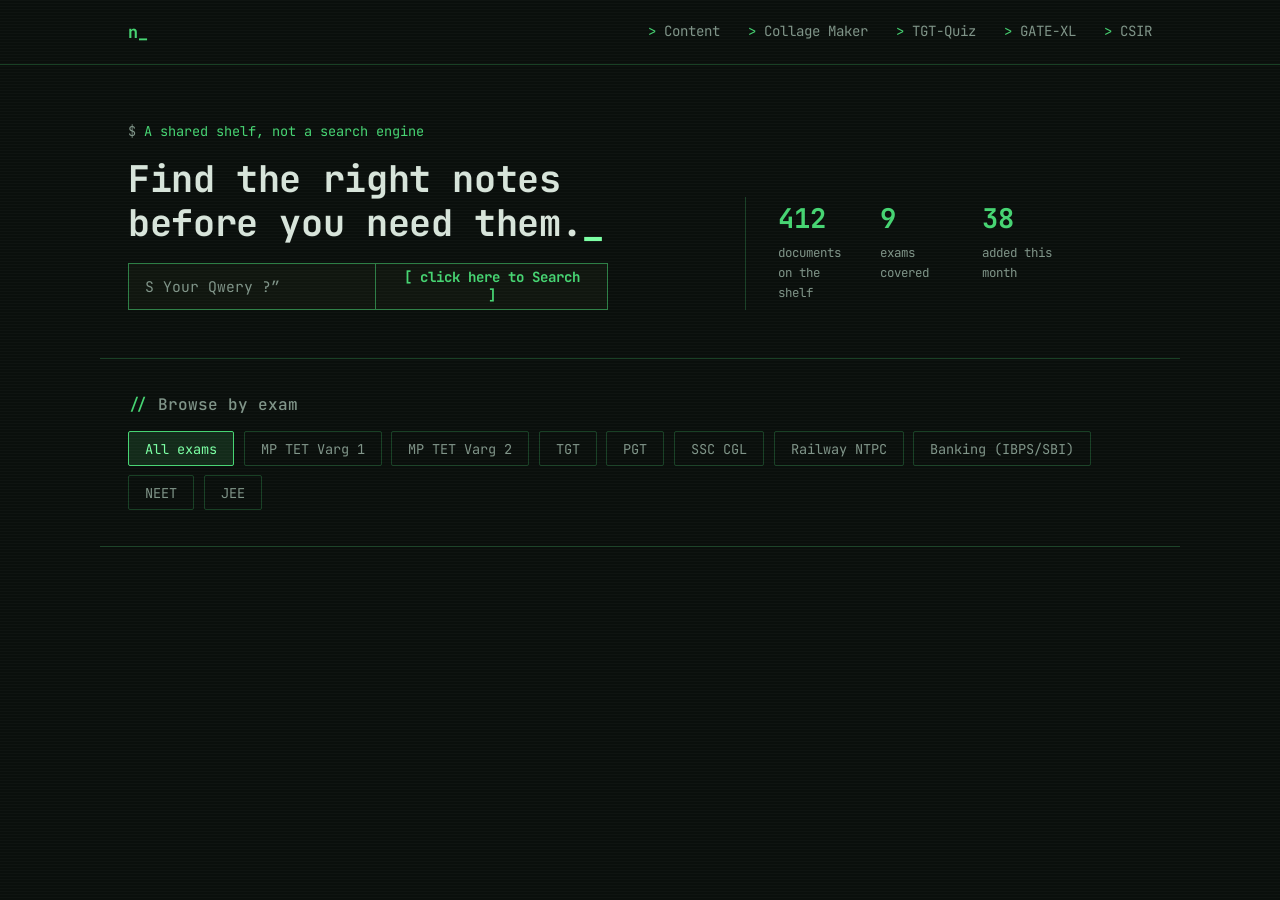
==== index.html @ 6f2d61b4 "Update index.html" ====
<!DOCTYPE html>
<html lang="en">
<head>
<meta charset="UTF-8">
<meta name="viewport" content="width=device-width, initial-scale=1.0">
<title> n </title>
<link rel="preconnect" href="https://fonts.googleapis.com">
<link href="https://fonts.googleapis.com/css2?family=JetBrains+Mono:wght@400;500;700&display=swap" rel="stylesheet">
<link rel="stylesheet" href="style.css">
</head>
</body>

<header class="site-header">
  <div class="shell header-row">
    <a class="brand" href="#top"> <span>n</span><span class="cursor" aria-hidden="true">_</span></a>
    <nav class="main-nav" aria-label="Primary">
            <a href="content.html" class="quiz-btn">Content</a>
      <a href="collage-maker.html" class="quiz-btn">Collage Maker</a>
<a href="tgt-quiz.html" class="quiz-btn">TGT-Quiz</a> 
      <a href="gate-xl.html" class="quiz-btn">GATE-XL</a> 
            <a href="csir.html" class="quiz-btn">CSIR</a> 


      
    </nav>
    <button class="nav-toggle" id="navToggle" aria-expanded="false" aria-controls="main-nav" aria-label="Open menu">
      <span></span><span></span><span></span>
    </button>
  </div>
</header>

<main id="top">

  <section class="hero shell">
    <div class="hero-text">
      <p class="kicker">A shared shelf, not a search engine</p>
      <h1>Find the right notes before you need them.<span class="cursor" aria-hidden="true">_</span></h1>
      <form class="search-row" role="search" id="searchForm">
        <label for="searchInput" class="visually-hidden">Search materials</label>
        <input type="search" id="searchInput" placeholder="S Your Qwery ?&rdquo;">
        <button type="submit">click here to Search</button>
      </form>
    </div>
    <dl class="hero-stats">
      <div><dt>412</dt><dd>documents on the shelf</dd></div>
      <div><dt>9</dt><dd>exams covered</dd></div>
      <div><dt>38</dt><dd>added this month</dd></div>
    </dl>
  </section>

  <section class="browse shell" id="browse">
    <h2>Browse by exam</h2>
    <div class="pill-row" id="examPills">
      <button class="pill is-active" data-exam="all">All exams</button>
      <button class="pill" data-exam="mptet1">MP TET Varg 1</button>
      <button class="pill" data-exam="mptet2">MP TET Varg 2</button>
      <button class="pill" data-exam="tgt">TGT</button>
      <button class="pill" data-exam="pgt">PGT</button>
      <button class="pill" data-exam="sscgl">SSC CGL</button>
      <button class="pill" data-exam="railway">Railway NTPC</button>
      <button class="pill" data-exam="banking">Banking (IBPS/SBI)</button>
      <button class="pill" data-exam="neet">NEET</button>
      <button class="pill" data-exam="jee">JEE</button>
      
    </div>
  </section>

  <section class="catalog shell" id="catalog">
    <div class="catalog-head">
     

<script src="script.js"></script>
---- style.css ----
/* ==========================================================================
   n exam point — hacker-lite terminal theme
   ========================================================================== */
:root {
  --bg: #0a0f0c;
  --bg-raised: #10160f;
  --bg-raised-hover: #141c17;
  --fg: #d7e4da;
  --fg-dim: #7f9488;
  --accent: #46d472;
  --accent-bright: #7bffa3;
  --accent-dim: rgba(70, 212, 114, 0.14);
  --border: rgba(70, 212, 114, 0.25);
  --border-strong: rgba(70, 212, 114, 0.55);
  --focus: #7bffa3;

  --font-mono: "JetBrains Mono", ui-monospace, "SFMono-Regular", Menlo, Consolas, monospace;

  --shell-width: 1080px;
}

/* ==========================================================================
   Reset & base
   ========================================================================== */
* { box-sizing: border-box; }
html { color-scheme: dark; }

body {
  margin: 0;
  background: var(--bg);
  color: var(--fg);
  font-family: var(--font-mono);
  font-size: 15px;
  line-height: 1.6;
  position: relative;
}

/* faint CRT scanlines, fixed over the whole page */
body::before {
  content: "";
  position: fixed;
  inset: 0;
  pointer-events: none;
  z-index: 50;
  background: repeating-linear-gradient(
    to bottom,
    rgba(255, 255, 255, 0.025) 0px,
    rgba(255, 255, 255, 0.025) 1px,
    transparent 1px,
    transparent 3px
  );
}

::selection { background: var(--accent); color: var(--bg); }

::-webkit-scrollbar { width: 10px; height: 10px; }
::-webkit-scrollbar-track { background: var(--bg); }
::-webkit-scrollbar-thumb { background: var(--border-strong); border: 2px solid var(--bg); border-radius: 6px; }

h1, h2, h3 {
  font-family: var(--font-mono);
  color: var(--fg);
  margin: 0;
  line-height: 1.2;
  font-weight: 700;
}

a {
  color: inherit;
  text-decoration: none;
}

button { font-family: inherit; cursor: pointer; }

:focus-visible {
  outline: 2px solid var(--focus);
  outline-offset: 3px;
}

.visually-hidden {
  position: absolute;
  width: 1px; height: 1px;
  overflow: hidden;
  clip: rect(0 0 0 0);
  white-space: nowrap;
}

.shell {
  max-width: var(--shell-width);
  margin: 0 auto;
  padding: 0 1.75rem;
}

.muted { color: var(--fg-dim); }

/* blinking terminal cursor */
.cursor {
  display: inline-block;
  color: var(--accent-bright);
  animation: blink 1.1s step-start infinite;
}
@keyframes blink {
  0%, 49% { opacity: 1; }
  50%, 100% { opacity: 0; }
}

@media (prefers-reduced-motion: reduce) {
  * { transition: none !important; animation: none !important; }
}

/* ==========================================================================
   Header
   ========================================================================== */
.site-header {
  border-bottom: 1px solid var(--border);
  background: var(--bg);
  position: sticky;
  top: 0;
  z-index: 10;
}

.header-row {
  display: flex;
  align-items: center;
  justify-content: space-between;
  height: 64px;
}

.brand {
  font-size: 1.05rem;
  font-weight: 700;
  color: var(--fg-dim);
  letter-spacing: -0.01em;
}
.brand span { color: var(--accent); }

.main-nav { display: flex; gap: 1.75rem; }
.main-nav a {
  font-size: 0.88rem;
  color: var(--fg-dim);
  border-bottom: 1px solid transparent;
  padding: 0.3rem 0;
}
.main-nav a::before { content: "> "; color: var(--accent); }
.main-nav a:hover { color: var(--fg); border-color: var(--accent); }

.nav-toggle {
  display: none;
  flex-direction: column;
  gap: 5px;
  background: none;
  border: none;
  padding: 0.5rem;
}
.nav-toggle span { width: 20px; height: 2px; background: var(--accent); display: block; }

/* ==========================================================================
   Hero
   ========================================================================== */
.hero {
  display: grid;
  grid-template-columns: 1.4fr 1fr;
  gap: 3rem;
  align-items: end;
  padding-top: 3.5rem;
  padding-bottom: 3rem;
}

.kicker {
  font-size: 0.85rem;
  color: var(--accent);
  margin: 0 0 0.9rem;
}
.kicker::before { content: "$ "; color: var(--fg-dim); }

.hero h1 {
  font-size: clamp(1.6rem, 3.4vw, 2.3rem);
  max-width: 22ch;
  margin-bottom: 1.1rem;
  letter-spacing: -0.01em;
}

.lede {
  max-width: 50ch;
  color: var(--fg-dim);
  font-size: 0.95rem;
  margin: 0 0 2rem;
}

.search-row {
  display: flex;
  max-width: 480px;
  border: 1px solid var(--border-strong);
  background: var(--bg-raised);
}
.search-row input {
  flex: 1;
  border: none;
  background: transparent;
  padding: 0.8rem 1rem;
  font-size: 0.92rem;
  font-family: var(--font-mono);
  color: var(--fg);
}
.search-row input::placeholder { color: var(--fg-dim); }
.search-row input:focus { outline: none; }
.search-row button {
  border: none;
  border-left: 1px solid var(--border-strong);
  background: transparent;
  color: var(--accent);
  padding: 0 1.4rem;
  font-size: 0.88rem;
  font-weight: 700;
}
.search-row button::before { content: "[ "; }
.search-row button::after { content: " ]"; }
.search-row button:hover { background: var(--accent); color: var(--bg); }

.hero-stats {
  display: flex;
  gap: 2rem;
  margin: 0;
  padding-bottom: 0.4rem;
  border-left: 1px solid var(--border);
  padding-left: 2rem;
}
.hero-stats > div { display: flex; flex-direction: column; gap: 0.2rem; }
.hero-stats dt {
  font-size: 1.7rem;
  color: var(--accent);
  font-weight: 700;
}
.hero-stats dd {
  margin: 0;
  font-size: 0.78rem;
  color: var(--fg-dim);
  max-width: 10ch;
}

/* ==========================================================================
   Browse pills
   ========================================================================== */
.browse { padding: 2.25rem 1.75rem; border-top: 1px solid var(--border); }
.browse h2 { font-size: 1rem; margin-bottom: 1.1rem; color: var(--fg-dim); font-weight: 500; }
.browse h2::before { content: "// "; color: var(--accent); }

.pill-row { display: flex; flex-wrap: wrap; gap: 0.6rem; }
.pill {
  border: 1px solid var(--border);
  background: transparent;
  color: var(--fg-dim);
  padding: 0.45rem 1rem;
  border-radius: 2px;
  font-size: 0.85rem;
  font-family: var(--font-mono);
}
.pill:hover { border-color: var(--accent); color: var(--fg); }
.pill.is-active {
  background: var(--accent-dim);
  border-color: var(--accent);
  color: var(--accent-bright);
}

/* ==========================================================================
   Catalog
   ========================================================================== */
.catalog { padding: 2.25rem 1.75rem 3.5rem; border-top: 1px solid var(--border); }

.catalog-head {
  display: flex;
  align-items: baseline;
  justify-content: space-between;
  margin-bottom: 1.1rem;
}
.catalog-head h2 { font-size: 1rem; color: var(--fg-dim); font-weight: 500; }
.catalog-head h2::before { content: "// "; color: var(--accent); }
.catalog-head p { font-size: 0.85rem; }

.catalog-table { border-top: 1px solid var(--border-strong); }
.row {
  display: grid;
  grid-template-columns: 2.4fr 1fr 1fr 0.6fr 0.7fr 0.9fr;
  gap: 1rem;
  align-items: center;
  padding: 0.85rem 0.25rem;
  border-bottom: 1px solid var(--border);
  font-size: 0.85rem;
}
.row.head {
  font-size: 0.72rem;
  text-transform: uppercase;
  letter-spacing: 0.06em;
  color: var(--fg-dim);
  border-bottom: 1px solid var(--border-strong);
  padding-bottom: 0.6rem;
}
.row:not(.head):hover { background: var(--bg-raised); }

.title { color: var(--fg); }

.tag {
  display: inline-block;
  font-size: 0.74rem;
  color: var(--accent-bright);
}
.tag::before { content: "["; color: var(--fg-dim); }
.tag::after { content: "]"; color: var(--fg-dim); }

.dl { color: var(--fg-dim); font-size: 0.85rem; }
.dl::before { content: "> "; color: var(--accent); }
.dl:hover { color: var(--accent-bright); }

.empty-state { padding: 2.5rem 0; text-align: center; color: var(--fg-dim); }
.empty-state::before { content: "$ "; color: var(--accent); }

/* ==========================================================================
   Contribute
   ========================================================================== */
.contribute { padding: 1rem 1.75rem 4rem; }
.contribute-box {
  border: 1px solid var(--border-strong);
  background: var(--bg-raised);
  padding: 2.25rem;
  display: grid;
  gap: 1rem;
  max-width: 640px;
}
.contribute-box h2 { font-size: 1.15rem; }
.contribute-box p { color: var(--fg-dim); margin: 0; font-size: 0.9rem; }

.btn-primary {
  display: inline-block;
  width: fit-content;
  border: 1px solid var(--accent);
  background: transparent;
  color: var(--accent);
  padding: 0.7rem 1.4rem;
  font-weight: 700;
  font-size: 0.85rem;
}
.btn-primary::before { content: "[ "; }
.btn-primary::after { content: " ]"; }
.btn-primary:hover { background: var(--accent); color: var(--bg); }

/* ==========================================================================
   Footer
   ========================================================================== */
.site-footer { border-top: 1px solid var(--border); padding: 1.5rem 0; }
.footer-row {
  display: flex;
  justify-content: space-between;
  font-size: 0.78rem;
  color: var(--fg-dim);
  flex-wrap: wrap;
  gap: 0.5rem;
}

/* ==========================================================================
   Responsive
   ========================================================================== */
@media (max-width: 860px) {
  .hero { grid-template-columns: 1fr; padding-top: 2.25rem; }
  .hero-stats {
    border-left: none;
    padding-left: 0;
    border-top: 1px solid var(--border);
    padding-top: 1.1rem;
  }
  .row { grid-template-columns: 1fr; gap: 0.3rem; padding: 0.9rem 0.25rem; }
  .row.head { display: none; }
  .row:not(.head) .title { font-weight: 700; }
}

@media (max-width: 720px) {
  .main-nav {
    position: absolute;
    top: 64px;
    left: 0;
    right: 0;
    background: var(--bg);
    border-bottom: 1px solid var(--border);
    flex-direction: column;
    gap: 0;
    padding: 0.5rem 1.75rem;
    display: none;
  }
  .main-nav.is-open { display: flex; }
  .main-nav a { padding: 0.75rem 0; border-bottom: 1px solid var(--border); }
  .nav-toggle { display: flex; }
}


/* =====================================================
   ADVANCED COLLAGE SETTINGS
===================================================== */

/* Arrange the additional settings in a responsive grid. */
.cm-settings {
    grid-template-columns: repeat(3, minmax(0, 1fr));
}

/* Style colour picker controls consistently. */
.cm-setting input[type="color"] {
    width: 100%;
    height: 43px;
    padding: 4px;
    border: 1px solid #ddd;
    border-radius: 8px;
    background: #fff;
    cursor: pointer;
}

/* Hide the custom colour option until selected. */
#cm-custom-bg-setting[hidden] {
    display: none;
}

/* Improve the settings layout on smaller screens. */
@media (max-width: 600px) {
    .cm-settings {
        grid-template-columns: 1fr;
    }
}
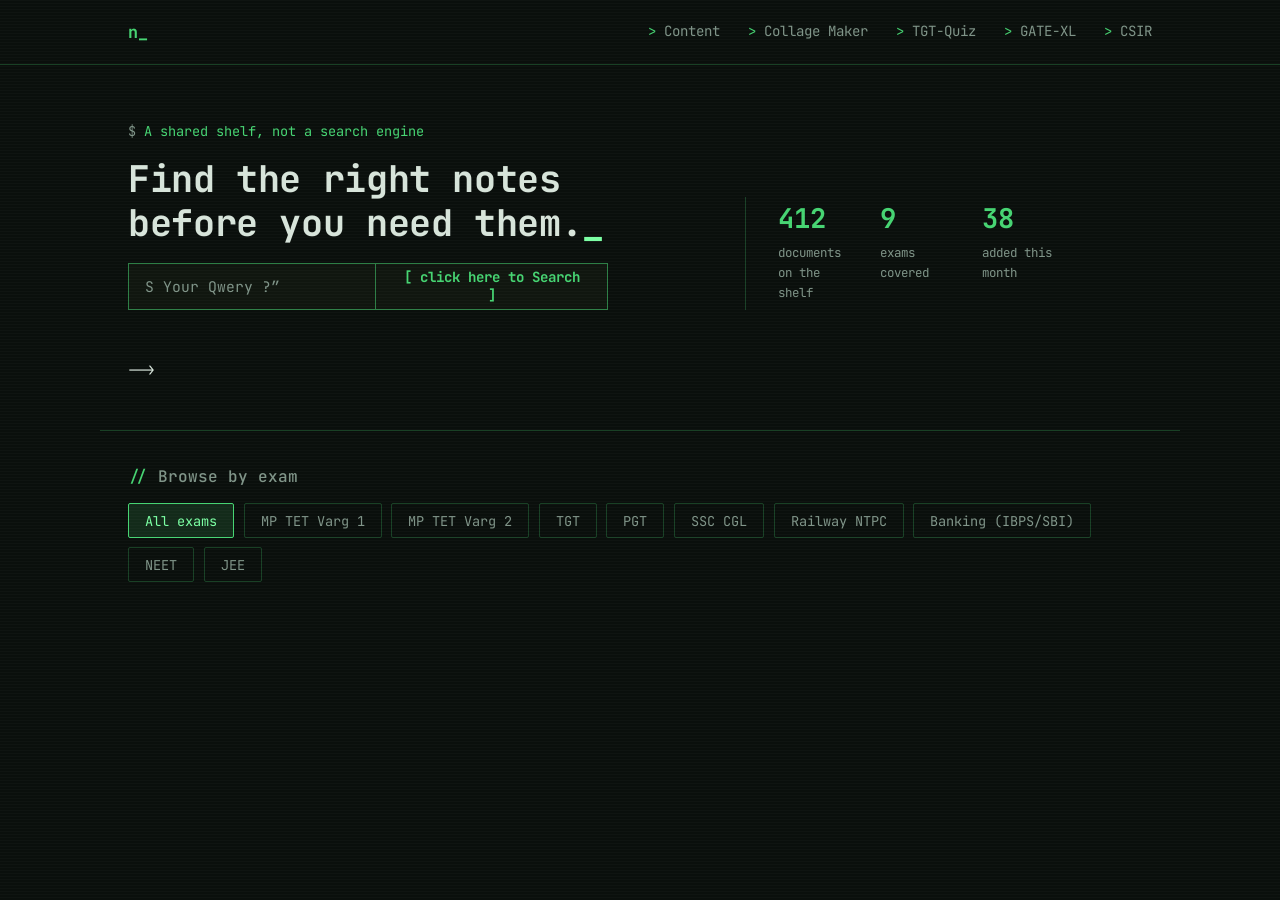
==== commit 3a7bd5a5: "Update index.html" ====
--- a/index.html
+++ b/index.html
@@ -46,6 +46,8 @@
       <div><dt>9</dt><dd>exams covered</dd></div>
       <div><dt>38</dt><dd>added this month</dd></div>
     </dl>
+  
+  -->
   </section>
 
   <section class="browse shell" id="browse">
@@ -61,13 +63,14 @@
       <button class="pill" data-exam="banking">Banking (IBPS/SBI)</button>
       <button class="pill" data-exam="neet">NEET</button>
       <button class="pill" data-exam="jee">JEE</button>
-      
+     <!--
+   
     </div>
   </section>
 
   <section class="catalog shell" id="catalog">
     <div class="catalog-head">
-     
+  -->   
 
 <script src="script.js"></script>
 
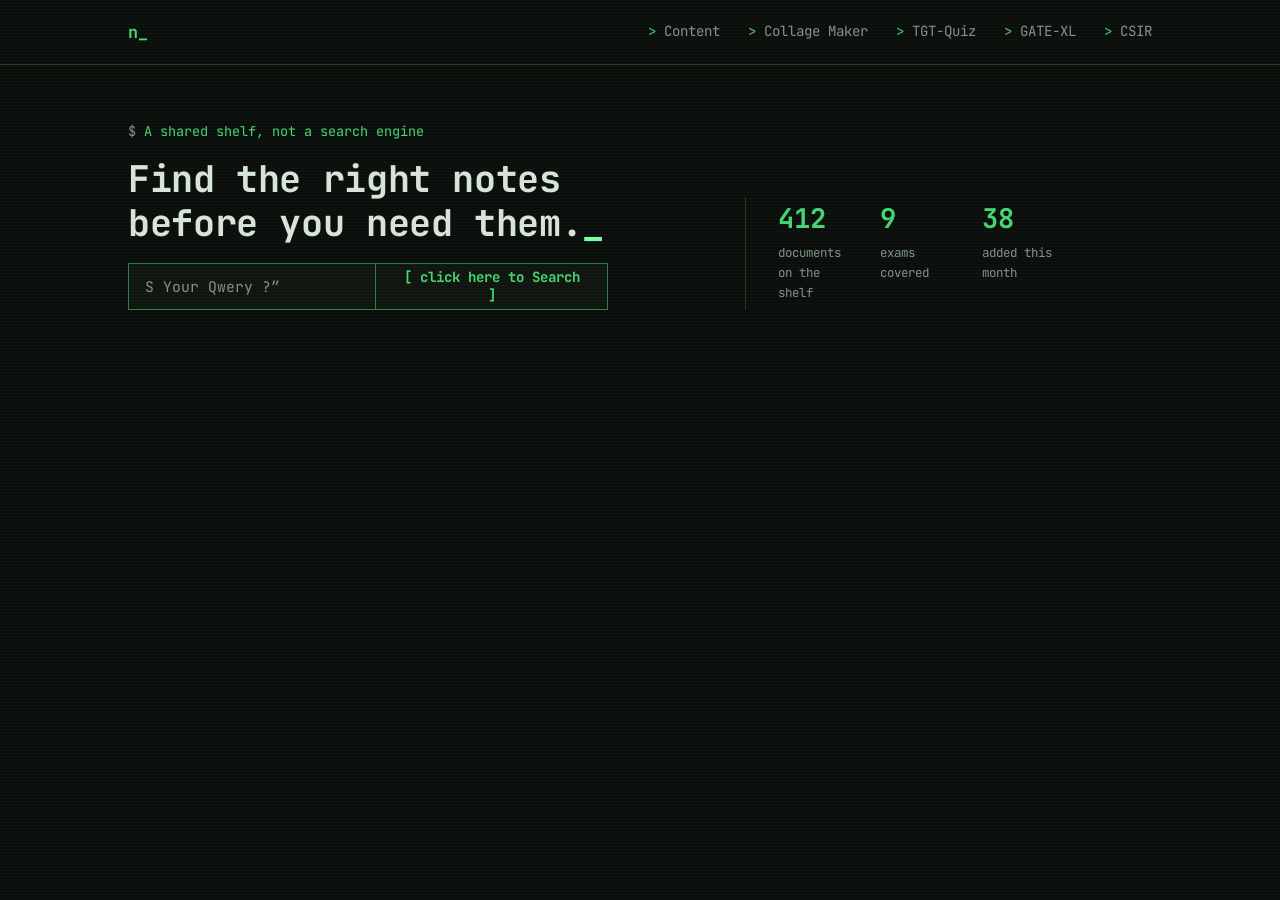
==== commit dda8c24c: "Update index.html" ====
--- a/index.html
+++ b/index.html
@@ -46,8 +46,9 @@
       <div><dt>9</dt><dd>exams covered</dd></div>
       <div><dt>38</dt><dd>added this month</dd></div>
     </dl>
-  
-  -->
+
+    
+    <!--
   </section>
 
   <section class="browse shell" id="browse">
@@ -63,8 +64,7 @@
       <button class="pill" data-exam="banking">Banking (IBPS/SBI)</button>
       <button class="pill" data-exam="neet">NEET</button>
       <button class="pill" data-exam="jee">JEE</button>
-     <!--
-   
+    
     </div>
   </section>
 
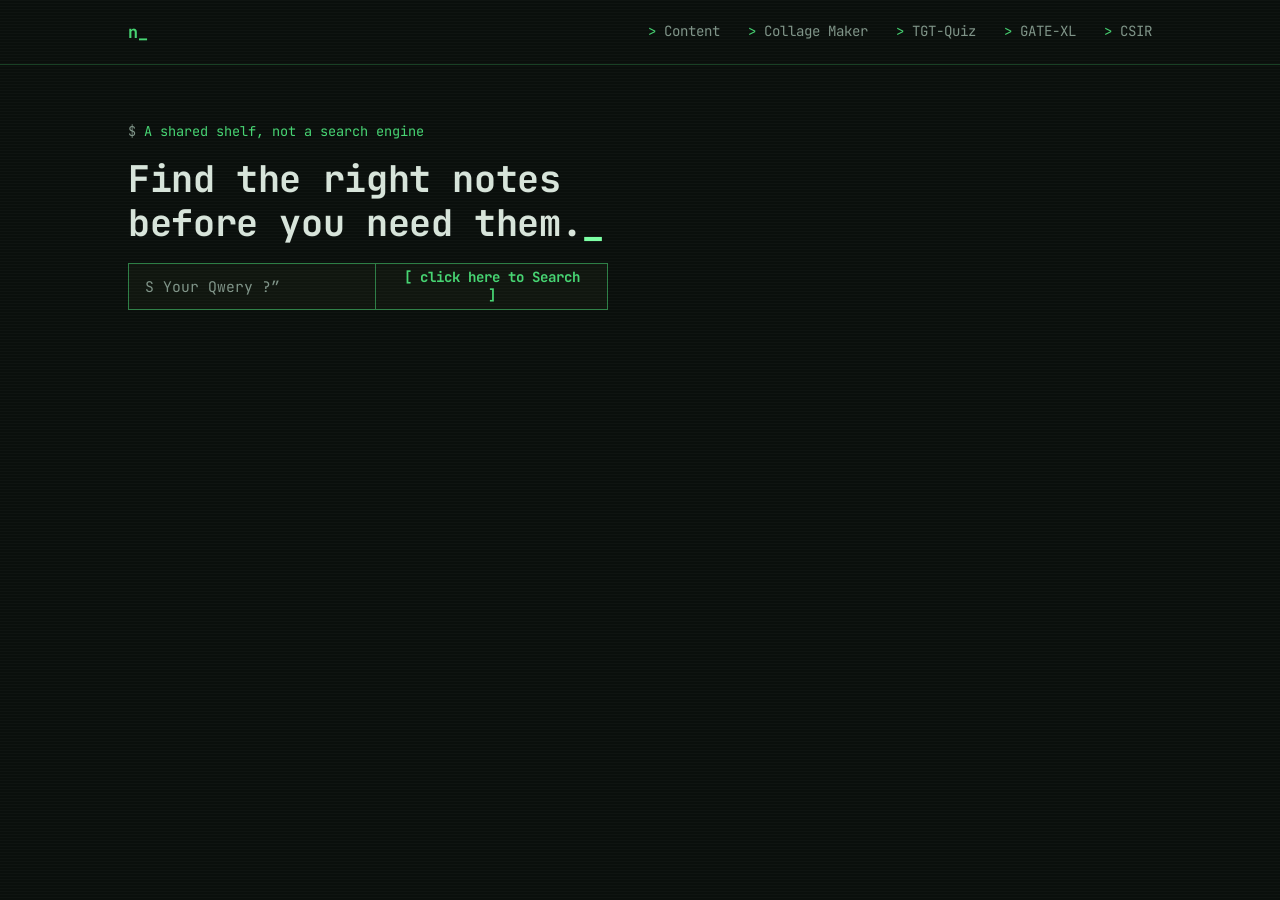
==== commit 0ddd594d: "Update index.html" ====
--- a/index.html
+++ b/index.html
@@ -41,12 +41,14 @@
         <button type="submit">click here to Search</button>
       </form>
     </div>
+
+    <!--
     <dl class="hero-stats">
       <div><dt>412</dt><dd>documents on the shelf</dd></div>
       <div><dt>9</dt><dd>exams covered</dd></div>
       <div><dt>38</dt><dd>added this month</dd></div>
     </dl>
-
+-->
     
     <!--
   </section>
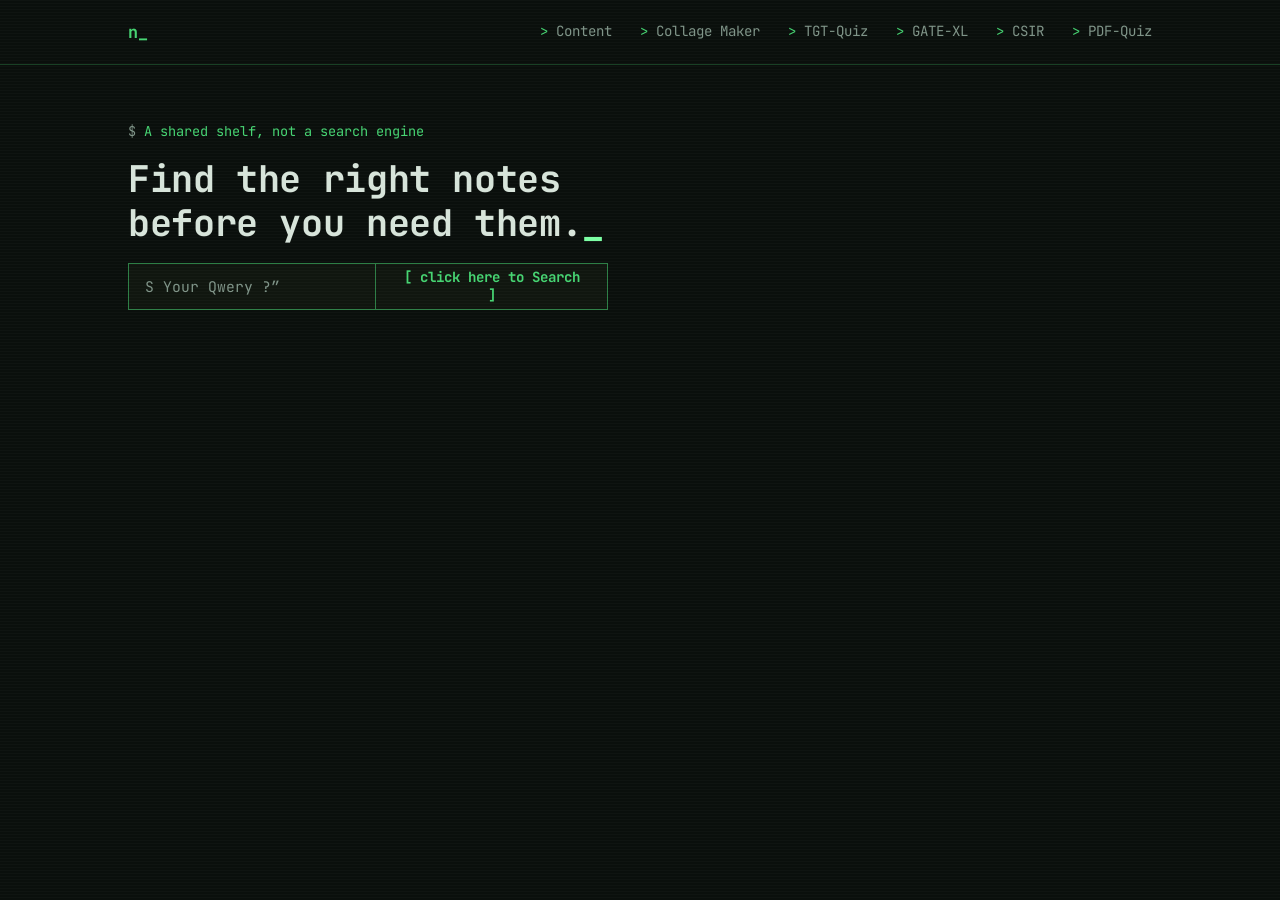
==== commit 87c77381: "Update index.html" ====
--- a/index.html
+++ b/index.html
@@ -19,6 +19,7 @@
 <a href="tgt-quiz.html" class="quiz-btn">TGT-Quiz</a> 
       <a href="gate-xl.html" class="quiz-btn">GATE-XL</a> 
             <a href="csir.html" class="quiz-btn">CSIR</a> 
+            <a href="pdf-to-quiz.html" class="quiz-btn">PDF-Quiz</a> 
 
 
       
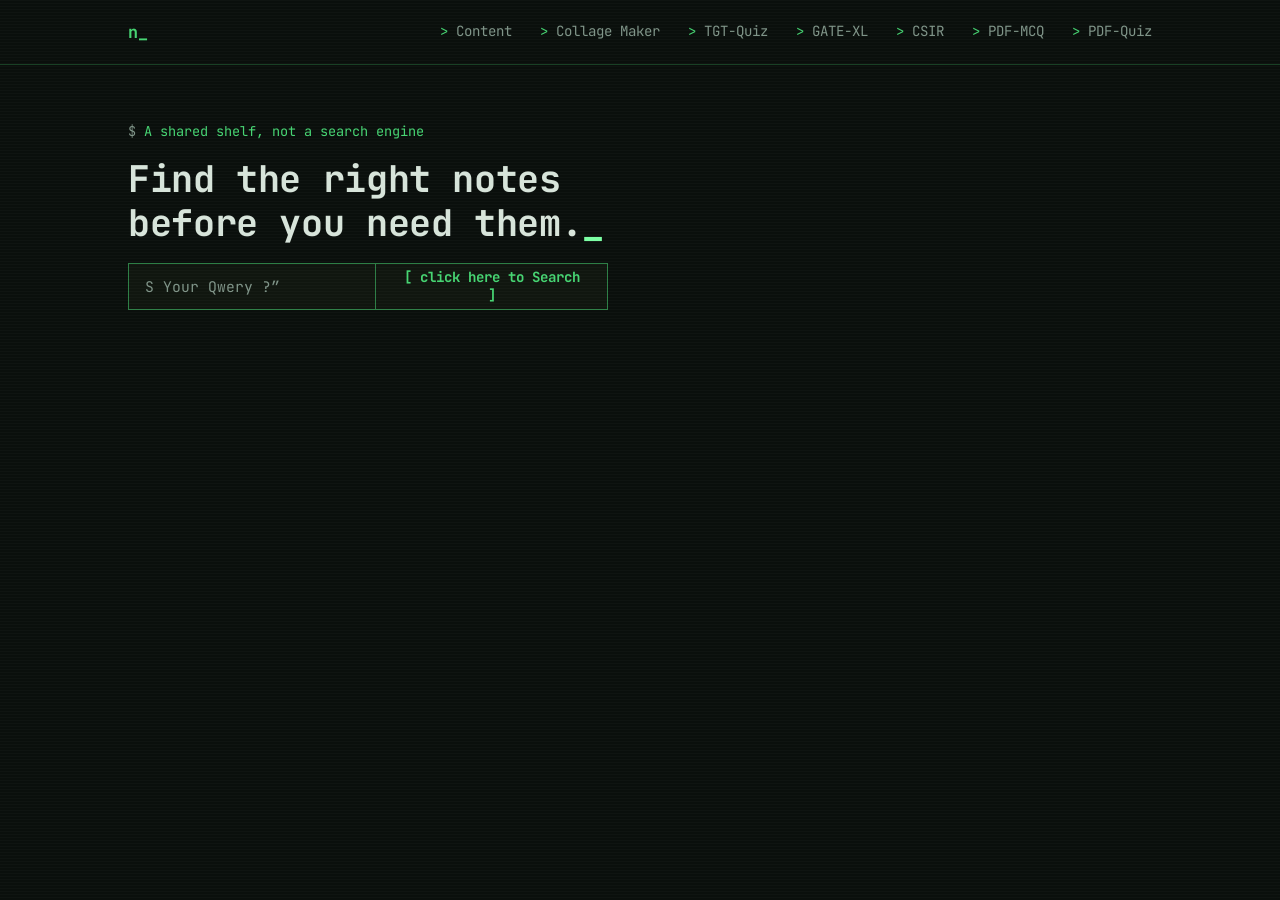
==== commit f41b4988: "Update index.html" ====
--- a/index.html
+++ b/index.html
@@ -19,7 +19,9 @@
 <a href="tgt-quiz.html" class="quiz-btn">TGT-Quiz</a> 
       <a href="gate-xl.html" class="quiz-btn">GATE-XL</a> 
             <a href="csir.html" class="quiz-btn">CSIR</a> 
-            <a href="pdf-to-quiz.html" class="quiz-btn">PDF-Quiz</a> 
+            <a href="pdf-to-mcq.html" class="quiz-btn">PDF-MCQ</a> 
+                  <a href="pdf-quiz.html" class="quiz-btn">PDF-Quiz</a> 
+
 
 
       
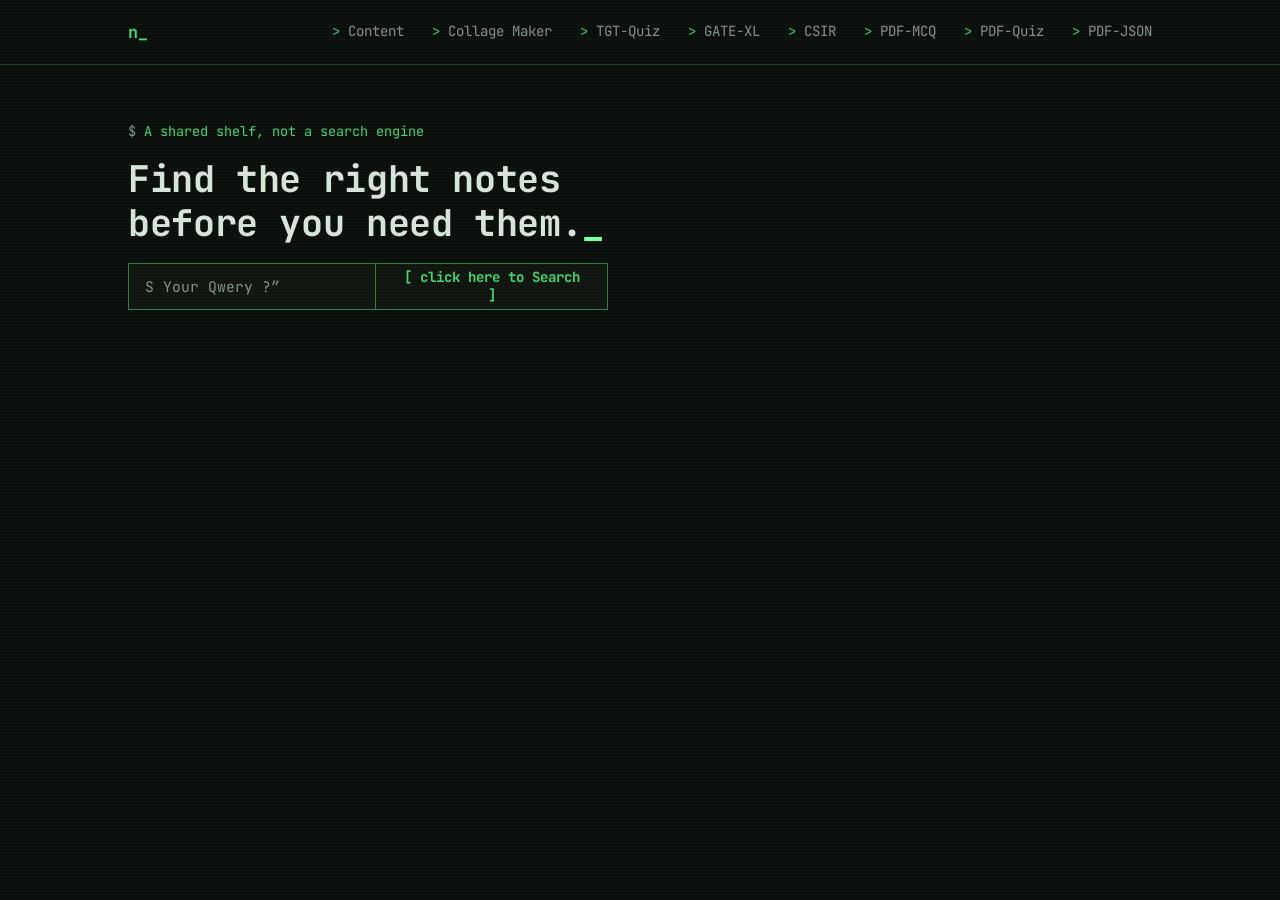
==== commit b0e707dd: "Update index.html" ====
--- a/index.html
+++ b/index.html
@@ -21,6 +21,7 @@
             <a href="csir.html" class="quiz-btn">CSIR</a> 
             <a href="pdf-to-mcq.html" class="quiz-btn">PDF-MCQ</a> 
                   <a href="pdf-quiz.html" class="quiz-btn">PDF-Quiz</a> 
+      <a href="pdf-json.html" class="quiz-btn">PDF-JSON</a> 
 
 
 
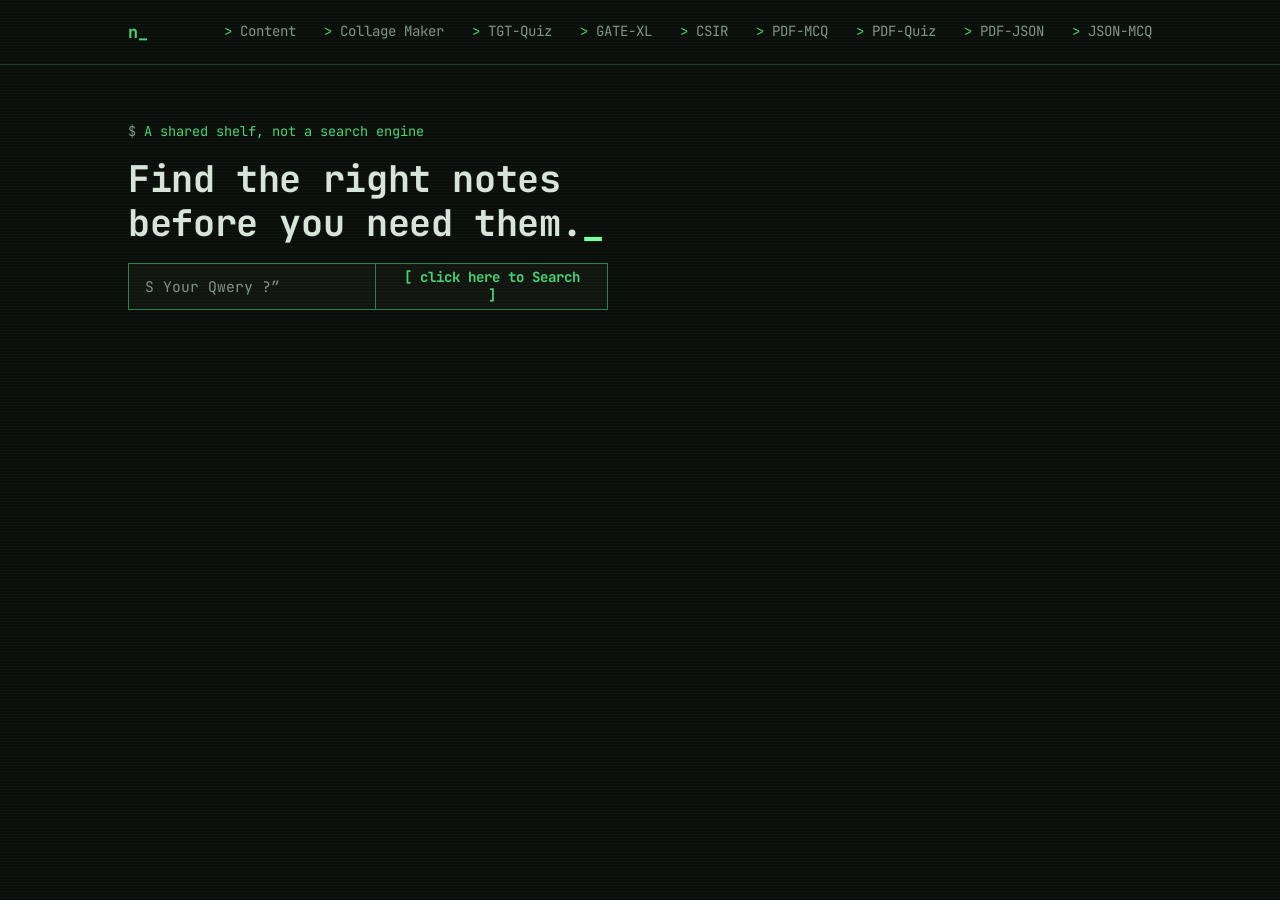
==== commit 3ba9e831: "Update index.html" ====
--- a/index.html
+++ b/index.html
@@ -22,6 +22,8 @@
             <a href="pdf-to-mcq.html" class="quiz-btn">PDF-MCQ</a> 
                   <a href="pdf-quiz.html" class="quiz-btn">PDF-Quiz</a> 
       <a href="pdf-json.html" class="quiz-btn">PDF-JSON</a> 
+      
+      <a href="json-mcq.html" class="quiz-btn">JSON-MCQ</a> 
 
 
 
